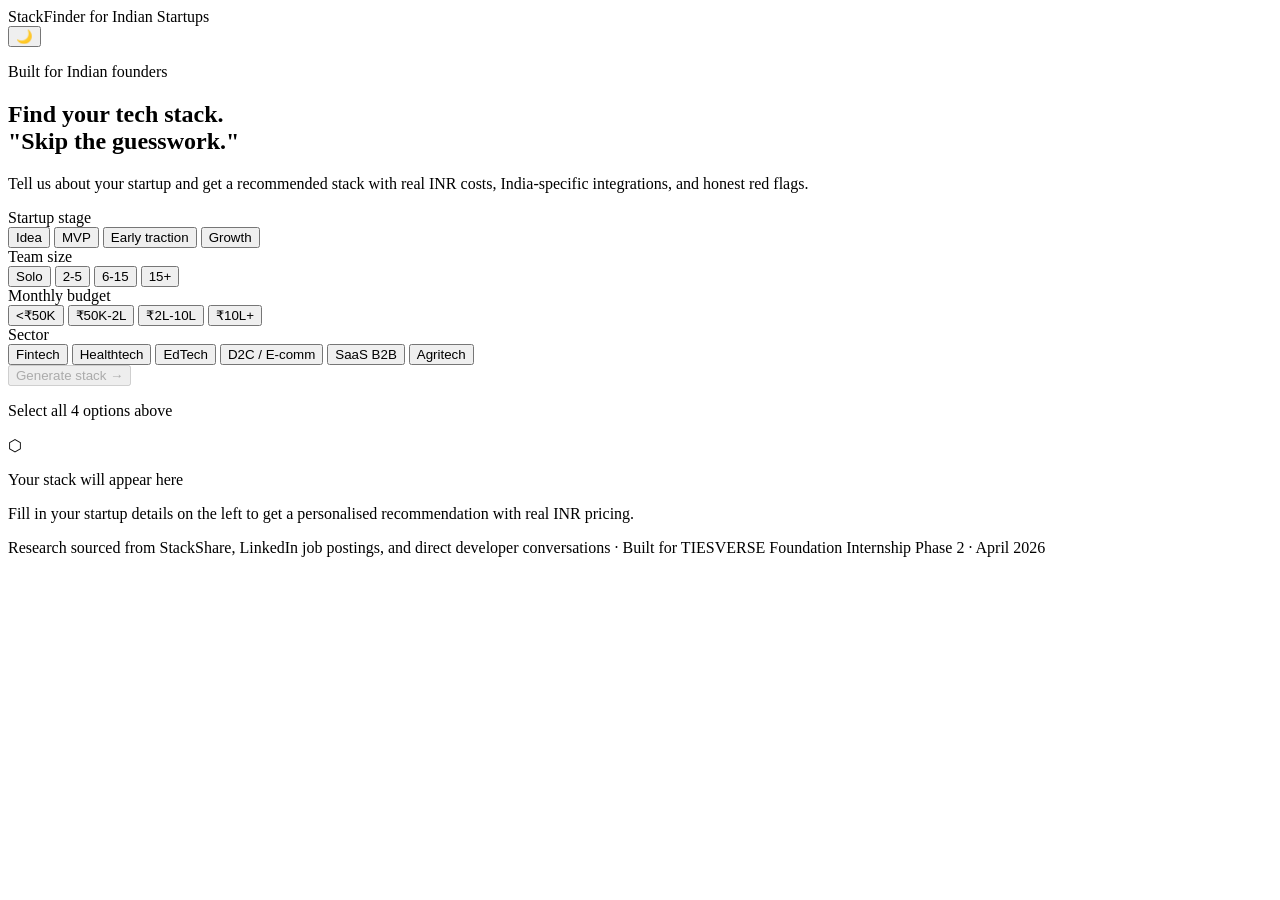
==== index.html @ 32c22ddb "Adding HTML file" ====
<!DOCTYPE html>
<html lang="en">
<head>
  <meta charset="UTF-8" />
  <meta name="viewport" content="width=device-width, initial-scale=1.0" />
  <title>StackFinder — Tech Stack Recommender for Indian Startups</title>
  <link rel="preconnect" href="https://fonts.googleapis.com" />
  <link rel="preconnect" href="https://fonts.gstatic.com" crossorigin />
  <link href="https://fonts.googleapis.com/css2?family=Syne:wght@400;500;600;700&family=DM+Sans:ital,wght@0,300;0,400;0,500;1,400&display=swap" rel="stylesheet" />
  <link rel="stylesheet" href="styles.css" />
</head>
<body>
  <header class="topbar">
    <div class="topbar-left">
      <span class="logo">Stack<span class="logo-accent">Finder</span></span>
      <span class="logo-tag">for Indian Startups</span>
    </div>
    <div class="topbar-right">
      <button id="themeToggle" class="pill">🌙</button>
    </div>
  </header>

  <section class="hero">
    <p class="hero-eyebrow">Built for Indian founders</p>
    <h1 class="hero-title">Find your tech stack.<br/>"Skip the guesswork."</h1>
    <p class="hero-sub">Tell us about your startup and get a recommended stack with real INR costs, India-specific integrations, and honest red flags.</p>
  </section>

 
  <main class="main-layout">
    <aside class="input-panel" id="inputPanel">

      <!--startup option will be out of 4-->
      <div class="input-section">
        <label class="input-label">Startup stage</label>
        <div class="pill-group" id="stageGroup">
          <button class="pill" data-group="stage" data-value="idea">Idea</button>
          <button class="pill" data-group="stage" data-value="mvp">MVP</button>
          <button class="pill" data-group="stage" data-value="traction">Early traction</button>
          <button class="pill" data-group="stage" data-value="growth">Growth</button>
        </div>
      </div>

      <!--team size option will be out of 4-->
      <div class="input-section">
        <label class="input-label">Team size</label>
        <div class="pill-group" id="teamGroup">
          <button class="pill" data-group="team" data-value="solo">Solo</button>
          <button class="pill" data-group="team" data-value="small">2-5</button>
          <button class="pill" data-group="team" data-value="mid">6-15</button>
          <button class="pill" data-group="team" data-value="large">15+</button>
        </div>
      </div>

      <!--budget monthly option will be out of 4-->
      <div class="input-section">
        <label class="input-label">Monthly budget</label>
        <div class="pill-group" id="budgetGroup">
          <button class="pill" data-group="budget" data-value="micro">&lt;₹50K</button>
          <button class="pill" data-group="budget" data-value="low">₹50K-2L</button>
          <button class="pill" data-group="budget" data-value="mid">₹2L-10L</button>
          <button class="pill" data-group="budget" data-value="high">₹10L+</button>
        </div>
      </div>

      <!--sector option will be out of 6-->
      <div class="input-section">
        <label class="input-label">Sector</label>
        <div class="pill-group" id="sectorGroup">
          <button class="pill" data-group="sector" data-value="fintech">Fintech</button>
          <button class="pill" data-group="sector" data-value="healthtech">Healthtech</button>
          <button class="pill" data-group="sector" data-value="edtech">EdTech</button>
          <button class="pill" data-group="sector" data-value="d2c">D2C / E-comm</button>
          <button class="pill" data-group="sector" data-value="saas">SaaS B2B</button>
          <button class="pill" data-group="sector" data-value="agritech">Agritech</button>
        </div>
      </div>

      <button class="cta-btn" id="generateBtn" disabled>
        <span class="cta-text">Generate stack</span>
        <span class="cta-arrow">→</span>
      </button>

      <p class="input-hint" id="inputHint">Select all 4 options above</p>

    </aside>

    
    <section class="output-panel" id="outputPanel">

    
      <div class="empty-state" id="emptyState">
        <div class="empty-icon">⬡</div>
        <p class="empty-title">Your stack will appear here</p>
        <p class="empty-sub">Fill in your startup details on the left to get a personalised recommendation with real INR pricing.</p>
      </div>

      <!-- Results -->
      <div class="result-wrapper" id="resultWrapper" style="display:none;">

        <div class="result-header">
          <div class="result-header-left">
            <h2 class="result-title" id="resultTitle">Recommended stack</h2>
            <p class="result-subtitle" id="resultSubtitle"></p>
          </div>
          <div class="result-badges" id="resultBadges"></div>
        </div>

        <div class="stack-grid" id="stackGrid"></div>
        <div class="india-box" id="indiaBox"></div>
        <div class="redflag-box" id="redflagBox"></div>
        <div class="source-row" id="sourceRow"></div>

      </div>

    </section>

  </main>

  <!-- Footer -->
  <footer class="footer">
    <p>Research sourced from StackShare, LinkedIn job postings, and direct developer conversations · Built for TIESVERSE Foundation Internship Phase 2 · April 2026</p>
  </footer>

  <script src="app.js"></script>
</body>
</html>
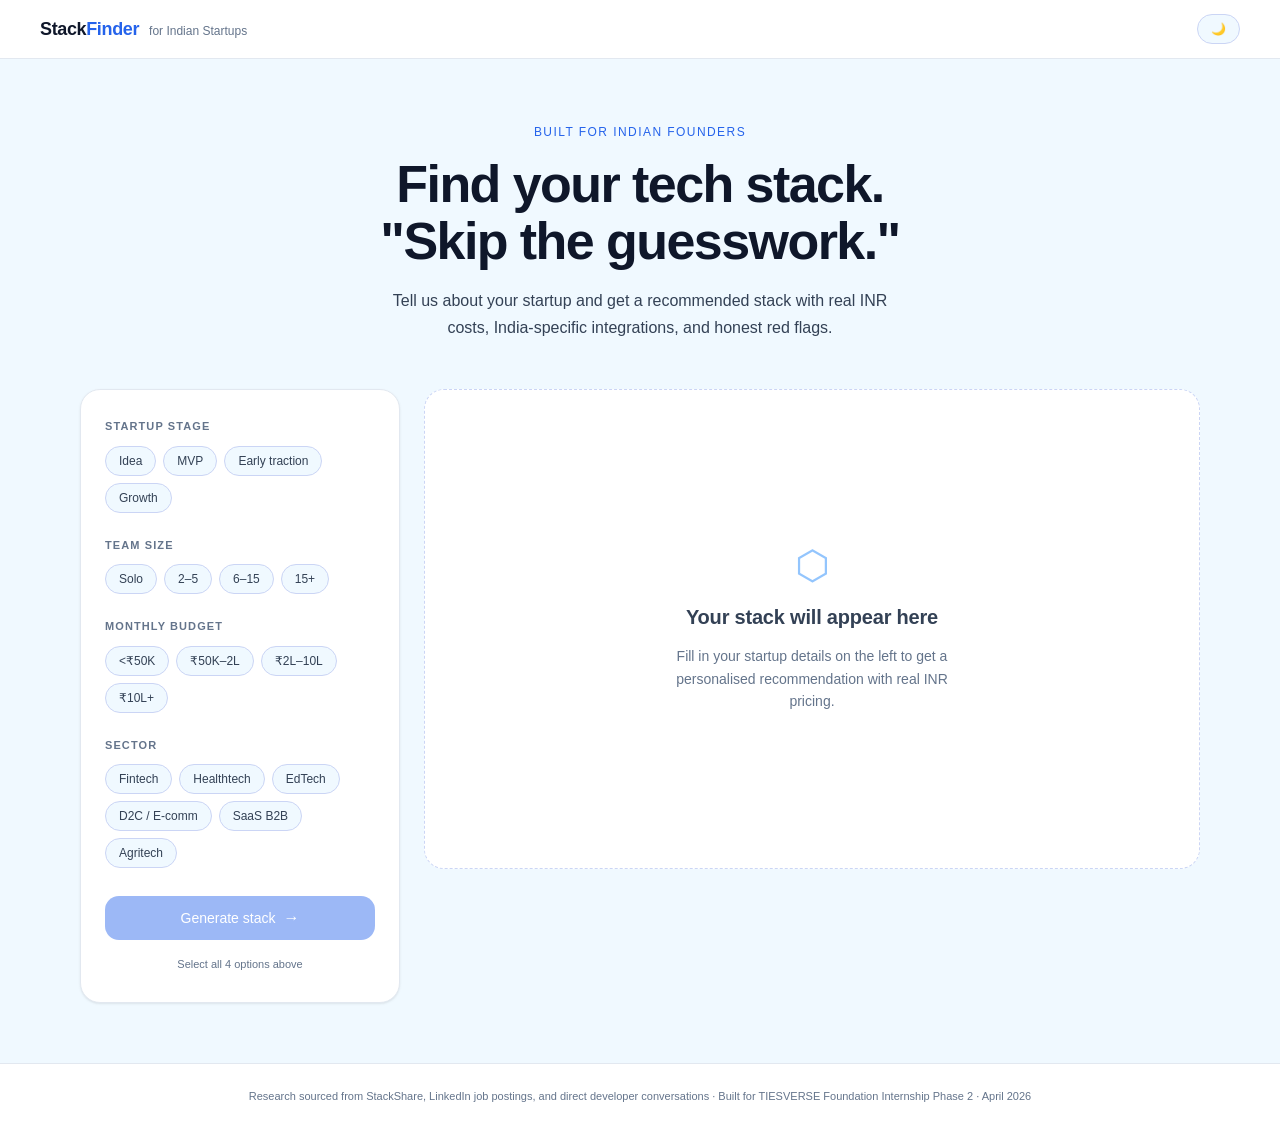
==== commit 9db95ac1: "Fixed bugs for combination, still one unusual bugs remained, will look into it" ====
--- a/index.html
+++ b/index.html
@@ -46,8 +46,8 @@
         <label class="input-label">Team size</label>
         <div class="pill-group" id="teamGroup">
           <button class="pill" data-group="team" data-value="solo">Solo</button>
-          <button class="pill" data-group="team" data-value="small">2-5</button>
-          <button class="pill" data-group="team" data-value="mid">6-15</button>
+          <button class="pill" data-group="team" data-value="small">2–5</button>
+          <button class="pill" data-group="team" data-value="mid">6–15</button>
           <button class="pill" data-group="team" data-value="large">15+</button>
         </div>
       </div>
@@ -56,9 +56,9 @@
       <div class="input-section">
         <label class="input-label">Monthly budget</label>
         <div class="pill-group" id="budgetGroup">
-          <button class="pill" data-group="budget" data-value="micro">&lt;₹50K</button>
-          <button class="pill" data-group="budget" data-value="low">₹50K-2L</button>
-          <button class="pill" data-group="budget" data-value="mid">₹2L-10L</button>
+          <button class="pill" data-group="budget" data-value="micro">&lt₹50K</button>
+          <button class="pill" data-group="budget" data-value="low">₹50K–2L</button>
+          <button class="pill" data-group="budget" data-value="mid">₹2L–10L</button>
           <button class="pill" data-group="budget" data-value="high">₹10L+</button>
         </div>
       </div>
--- a/styles.css
+++ b/styles.css
@@ -0,0 +1,706 @@
+:root {
+  
+  --accent:        #2563EB;
+  --accent-hover:  #1D4ED8;
+  --accent-light:  #DBEAFE;
+  --accent-border: #93C5FD;
+  --accent-dark: #1E40AF;
+
+
+  --bg-page:       #F0F9FF;   
+  --bg-card:       #FFFFFF;   
+  --bg-surface:    #F8FAFC;
+
+
+  --text-primary:  #0F172A;
+  --text-secondary:#334155;
+  --text-tertiary: #64748B;
+
+
+  --border:        #E2E8F0;
+  --border-strong: #CBD5F5;
+
+
+  --red-bg:        #FEE2E2;
+  --red-border:    #FCA5A5;
+  --red-text:      #991B1B;
+
+
+  --green-bg:      #DCFCE7;
+  --green-border:  #86EFAC;
+  --green-text:    #166534;
+
+
+  --amber-bg:      #FEF3C7;
+  --amber-border:  #FDE68A;
+  --amber-text:    #92400E;
+
+  
+  --radius-sm:   6px;
+  --radius-md:   10px;
+  --radius-lg:   14px;
+  --radius-xl:   20px;
+  --radius-pill: 999px;
+
+
+  --shadow-sm: 0 1px 3px rgba(0,0,0,0.06), 0 1px 2px rgba(0,0,0,0.04);
+  --shadow-md: 0 6px 16px rgba(0,0,0,0.08), 0 3px 6px rgba(0,0,0,0.04);
+
+  
+  --font-display: 'Syne', sans-serif;
+  --font-body:    'DM Sans', sans-serif;
+
+  --transition: 0.5s ease;
+}
+[data-theme="dark"] {
+  --bg-page:       #0F172A;
+  --bg-card:       #1E293B;
+  --bg-surface:    #111827;
+
+  --text-primary:  #F1F5F9;
+  --text-secondary:#CBD5F5;
+  --text-tertiary: #94A3B8;
+
+  --border:        #334155;
+  --border-strong: #475569;
+
+  --accent:        #3B82F6;
+  --accent-hover:  #2563EB;
+  --accent-light:  #1E3A8A;
+  --accent-border: #3B82F6;
+  --accent-dark: #60A5FA;
+
+  --red-bg:        #7F1D1D;
+  --red-border:    #991B1B;
+  --red-text:      #FCA5A5;
+
+  --green-bg:      #064E3B;
+  --green-border:  #065F46;
+  --green-text:    #6EE7B7;
+
+  --amber-bg:      #78350F;
+  --amber-border:  #92400E;
+  --amber-text:    #FCD34D;
+
+  --shadow-sm: 0 1px 3px rgba(0,0,0,0.5);
+  --shadow-md: 0 6px 16px rgba(0,0,0,0.6);
+}
+
+*, *::before, *::after {
+  box-sizing: border-box;
+  margin: 0;
+  padding: 0;
+}
+
+html {
+  font-size: 16px;
+  scroll-behavior: smooth;
+}
+
+body {
+  font-family: var(--font-body);
+  background: var(--bg-page);
+  color: var(--text-primary);
+  line-height: 1.6;
+  min-height: 100vh;
+  -webkit-font-smoothing: antialiased;
+  transition: background 0.3s ease, color 0.3s ease;
+}
+.topbar,
+.input-panel,
+.stack-card,
+.india-box,
+.redflag-box {
+  transition: 
+    background 0.3s ease,
+    border 0.3s ease,
+    color 0.3s ease,
+    box-shadow 0.3s ease;
+}
+
+
+.topbar {
+  display: flex;
+  align-items: center;
+  justify-content: space-between;
+  padding: 14px 40px;
+  background: var(--bg-card);
+  border-bottom: 1px solid var(--border);
+  position: sticky;
+  top: 0;
+  z-index: 100;
+}
+
+.topbar-left {
+  display: flex;
+  align-items: baseline;
+  gap: 10px;
+}
+
+.logo {
+  font-family: var(--font-display);
+  font-size: 18px;
+  font-weight: 700;
+  color: var(--text-primary);
+  letter-spacing: -0.02em;
+}
+
+.logo-accent {
+  color: var(--accent);
+}
+
+.logo-tag {
+  font-size: 12px;
+  color: var(--text-tertiary);
+  font-weight: 400;
+}
+
+.badge-tiesverse {
+  font-size: 10px;
+  font-weight: 500;
+  letter-spacing: 0.08em;
+  color: var(--accent);
+  background: var(--accent-light);
+  border: 1px solid var(--accent-border);
+  padding: 4px 10px;
+  border-radius: var(--radius-pill);
+  text-transform: uppercase;
+}
+
+
+.hero {
+  text-align: center;
+  padding: 64px 40px 48px;
+  max-width: 640px;
+  margin: 0 auto;
+}
+
+.hero-eyebrow {
+  font-size: 12px;
+  font-weight: 500;
+  letter-spacing: 0.12em;
+  text-transform: uppercase;
+  color: var(--accent);
+  margin-bottom: 14px;
+}
+
+.hero-title {
+  font-family: var(--font-display);
+  font-size: clamp(32px, 5vw, 52px);
+  font-weight: 700;
+  line-height: 1.1;
+  letter-spacing: -0.03em;
+  color: var(--text-primary);
+  margin-bottom: 16px;
+}
+
+.hero-sub {
+  font-size: 16px;
+  color: var(--text-secondary);
+  line-height: 1.7;
+  max-width: 500px;
+  margin: 0 auto;
+}
+
+/* ---- MAIN LAYOUT ---- */
+.main-layout {
+  display: grid;
+  grid-template-columns: 320px 1fr;
+  gap: 24px;
+  max-width: 1200px;
+  margin: 0 auto;
+  padding: 0 40px 60px;
+  align-items: start;
+}
+
+/* ---- INPUT PANEL ---- */
+.input-panel {
+  background: var(--bg-card);
+  border: 1px solid var(--border);
+  border-radius: var(--radius-xl);
+  padding: 28px 24px;
+  display: flex;
+  flex-direction: column;
+  gap: 24px;
+  position: sticky;
+  top: 72px;
+  box-shadow: var(--shadow-sm);
+}
+
+.input-section {
+  display: flex;
+  flex-direction: column;
+  gap: 10px;
+}
+
+.input-label {
+  font-size: 11px;
+  font-weight: 600;
+  letter-spacing: 0.1em;
+  text-transform: uppercase;
+  color: var(--text-tertiary);
+}
+
+.pill-group {
+  display: flex;
+  flex-wrap: wrap;
+  gap: 7px;
+}
+
+.pill {
+  font-family: var(--font-body);
+  font-size: 12px;
+  font-weight: 400;
+  padding: 7px 13px;
+  border-radius: var(--radius-pill);
+  border: 1px solid var(--border-strong);
+  background: var(--bg-page);
+  color: var(--text-secondary);
+  cursor: pointer;
+  transition: all var(--transition);
+  outline: none;
+  white-space: nowrap;
+}
+[data-theme="dark"] .pill {
+  background: var(--bg-card);
+}
+
+.pill:hover {
+  border-color: var(--accent-border);
+  color: var(--accent-dark);
+  background: var(--accent-light);
+}
+
+.pill.active {
+  background: var(--accent);
+  border-color: var(--accent);
+  color: #fff;
+  font-weight: 500;
+  box-shadow: 0 2px 8px rgba(79,70,229,0.3);
+}
+[data-theme="dark"] .pill:hover {
+  background: var(--accent-light);
+  color: #fff;
+}
+
+/* ---- CTA BUTTON ---- */
+.cta-btn {
+  display: flex;
+  align-items: center;
+  justify-content: center;
+  gap: 8px;
+  width: 100%;
+  padding: 13px 20px;
+  background: var(--accent);
+  color: #fff;
+  border: none;
+  border-radius: var(--radius-lg);
+  font-family: var(--font-body);
+  font-size: 14px;
+  font-weight: 500;
+  cursor: pointer;
+  transition: all var(--transition);
+  margin-top: 4px;
+  box-shadow: 0 2px 8px rgba(79,70,229,0.25);
+}
+
+.cta-btn:hover:not(:disabled) {
+  background: var(--accent-hover);
+  box-shadow: 0 4px 16px rgba(79,70,229,0.35);
+  transform: translateY(-1px);
+}
+
+.cta-btn:active:not(:disabled) {
+  transform: translateY(0);
+}
+
+.cta-btn:disabled {
+  opacity: 0.45;
+  cursor: not-allowed;
+  box-shadow: none;
+}
+
+.cta-arrow {
+  font-size: 16px;
+  transition: transform var(--transition);
+}
+
+.cta-btn:hover:not(:disabled) .cta-arrow {
+  transform: translateX(3px);
+}
+
+.input-hint {
+  font-size: 11px;
+  color: var(--text-tertiary);
+  text-align: center;
+  margin-top: -8px;
+}
+
+/* ---- OUTPUT PANEL ---- */
+.output-panel {
+  min-height: 500px;
+}
+
+/* ---- EMPTY STATE ---- */
+.empty-state {
+  display: flex;
+  flex-direction: column;
+  align-items: center;
+  justify-content: center;
+  min-height: 480px;
+  text-align: center;
+  padding: 40px;
+  background: var(--bg-card);
+  border: 1px dashed var(--border-strong);
+  border-radius: var(--radius-xl);
+  gap: 12px;
+  animation: fadeIn 0.4s ease;
+}
+
+.empty-icon {
+  font-size: 40px;
+  color: var(--accent-border);
+  line-height: 1;
+  margin-bottom: 4px;
+}
+
+.empty-title {
+  font-family: var(--font-display);
+  font-size: 20px;
+  font-weight: 600;
+  color: var(--text-secondary);
+  letter-spacing: -0.01em;
+}
+
+.empty-sub {
+  font-size: 14px;
+  color: var(--text-tertiary);
+  max-width: 320px;
+  line-height: 1.6;
+}
+
+/* ---- RESULT WRAPPER ---- */
+.result-wrapper {
+  display: flex;
+  flex-direction: column;
+  gap: 20px;
+  animation: slideUp 0.35s ease;
+}
+
+/* ---- RESULT HEADER ---- */
+.result-header {
+  display: flex;
+  align-items: flex-start;
+  justify-content: space-between;
+  gap: 16px;
+  flex-wrap: wrap;
+}
+
+.result-title {
+  font-family: var(--font-display);
+  font-size: 22px;
+  font-weight: 700;
+  color: var(--text-primary);
+  letter-spacing: -0.02em;
+}
+
+.result-subtitle {
+  font-size: 13px;
+  color: var(--text-tertiary);
+  margin-top: 3px;
+}
+
+.result-badges {
+  display: flex;
+  flex-wrap: wrap;
+  gap: 6px;
+  justify-content: flex-end;
+}
+
+.badge {
+  font-size: 10px;
+  font-weight: 500;
+  padding: 4px 10px;
+  border-radius: var(--radius-pill);
+  white-space: nowrap;
+}
+
+.badge-sector {
+  background: var(--accent-light);
+  color: var(--accent-dark);
+  border: 1px solid var(--accent-border);
+}
+
+[data-theme="dark"] .badge-sector {
+  background: #1E3A8A;
+  color: #DBEAFE;
+}
+
+.badge-contra {
+  background: var(--amber-bg);
+  color: var(--amber-text);
+  border: 1px solid var(--amber-border);
+}
+
+[data-theme="dark"] .badge-contra {
+  background: #78350F;
+  color: #FCD34D;
+}
+
+
+.stack-grid {
+  display: grid;
+  grid-template-columns: repeat(3, 1fr);
+  gap: 12px;
+}
+
+.stack-card {
+  background: var(--bg-card);
+  border: 1px solid var(--border);
+  border-radius: var(--radius-lg);
+  padding: 14px 16px;
+  transition: box-shadow var(--transition);
+  animation: fadeIn 0.4s ease both;
+}
+
+.stack-card:hover {
+  box-shadow: var(--shadow-sm);
+}
+
+.stack-card.is-contra {
+  border-color: var(--amber-border);
+  background: var(--amber-bg);
+}
+
+.stack-layer {
+  font-size: 10px;
+  font-weight: 600;
+  letter-spacing: 0.1em;
+  text-transform: uppercase;
+  color: var(--text-tertiary);
+  margin-bottom: 5px;
+}
+
+.stack-name {
+  font-size: 14px;
+  font-weight: 500;
+  color: var(--text-primary);
+  line-height: 1.3;
+}
+
+.stack-card.is-contra .stack-name {
+  color: var(--amber-text);
+}
+
+.stack-cost {
+  font-size: 11px;
+  color: var(--text-tertiary);
+  margin-top: 4px;
+}
+
+.contra-badge {
+  display: inline-block;
+  font-size: 9px;
+  font-weight: 600;
+  letter-spacing: 0.06em;
+  text-transform: uppercase;
+  background: var(--amber-text);
+  color: #fff;
+  padding: 2px 6px;
+  border-radius: var(--radius-pill);
+  margin-top: 5px;
+}
+
+.contra-reason {
+  font-size: 11px;
+  color: var(--amber-text);
+  margin-top: 5px;
+  line-height: 1.4;
+  font-style: italic;
+}
+
+.india-box {
+  background: var(--accent-light);
+  border: 1px solid var(--accent-border);
+  border-radius: var(--radius-lg);
+  padding: 16px 18px;
+  display: flex;
+  gap: 14px;
+  align-items: flex-start;
+  animation: fadeIn 0.4s ease both;
+}
+[data-theme="dark"] .india-box {
+  background: #1E3A8A;
+  border-color: #3B82F6;
+}
+
+
+.india-icon {
+  width: 36px;
+  height: 36px;
+  border-radius: var(--radius-md);
+  background: var(--accent);
+  color: #fff;
+  font-size: 12px;
+  font-weight: 700;
+  display: flex;
+  align-items: center;
+  justify-content: center;
+  flex-shrink: 0;
+  letter-spacing: 0.02em;
+}
+
+.india-content {}
+
+.india-label {
+  font-size: 10px;
+  font-weight: 600;
+  letter-spacing: 0.1em;
+  text-transform: uppercase;
+  color: var(--accent-dark);
+  margin-bottom: 3px;
+}
+
+.india-name {
+  font-size: 14px;
+  font-weight: 500;
+  color: var(--accent-dark);
+}
+
+.india-desc {
+  font-size: 12px;
+  color: var(--accent-dark);
+  margin-top: 3px;
+  line-height: 1.5;
+  opacity: 0.8;
+}
+
+[data-theme="dark"] .india-label,
+[data-theme="dark"] .india-name,
+[data-theme="dark"] .india-desc {
+  color: #DBEAFE;
+}
+
+/* ---- RED FLAG BOX ---- */
+.redflag-box {
+  background: var(--red-bg);
+  border: 1px solid var(--red-border);
+  border-radius: var(--radius-lg);
+  padding: 14px 18px;
+  animation: fadeIn 0.4s ease both;
+}
+
+.redflag-header {
+  font-size: 10px;
+  font-weight: 600;
+  letter-spacing: 0.1em;
+  text-transform: uppercase;
+  color: var(--red-text);
+  margin-bottom: 5px;
+}
+
+.redflag-text {
+  font-size: 13px;
+  color: var(--red-text);
+  line-height: 1.55;
+}
+
+/* ---- SOURCE ROW ---- */
+.source-row {
+  display: flex;
+  align-items: center;
+  gap: 8px;
+  padding-top: 12px;
+  border-top: 1px solid var(--border);
+  flex-wrap: wrap;
+}
+
+.source-dot {
+  width: 6px;
+  height: 6px;
+  border-radius: 50%;
+  background: var(--accent);
+  flex-shrink: 0;
+}
+
+.source-text {
+  font-size: 11px;
+  color: var(--text-tertiary);
+}
+
+.source-link {
+  font-size: 11px;
+  color: var(--accent);
+  text-decoration: none;
+}
+
+.source-link:hover {
+  text-decoration: underline;
+}
+
+/* ---- FOOTER ---- */
+.footer {
+  text-align: center;
+  padding: 24px 40px;
+  border-top: 1px solid var(--border);
+  font-size: 11px;
+  color: var(--text-tertiary);
+  background: var(--bg-card);
+}
+
+/* ---- ANIMATIONS ---- */
+@keyframes fadeIn {
+  from { opacity: 0; }
+  to   { opacity: 1; }
+}
+
+@keyframes slideUp {
+  from { opacity: 0; transform: translateY(16px); }
+  to   { opacity: 1; transform: translateY(0); }
+}
+
+/* stagger stack cards */
+.stack-card:nth-child(1) { animation-delay: 0.05s; }
+.stack-card:nth-child(2) { animation-delay: 0.10s; }
+.stack-card:nth-child(3) { animation-delay: 0.15s; }
+.stack-card:nth-child(4) { animation-delay: 0.20s; }
+.stack-card:nth-child(5) { animation-delay: 0.25s; }
+.stack-card:nth-child(6) { animation-delay: 0.30s; }
+
+/* ---- RESPONSIVE ---- */
+@media (max-width: 900px) {
+  .main-layout {
+    grid-template-columns: 1fr;
+    padding: 0 20px 60px;
+  }
+
+  .input-panel {
+    position: static;
+  }
+
+  .stack-grid {
+    grid-template-columns: repeat(2, 1fr);
+  }
+
+  .hero {
+    padding: 40px 20px 32px;
+  }
+
+  .topbar {
+    padding: 12px 20px;
+  }
+}
+
+@media (max-width: 540px) {
+  .stack-grid {
+    grid-template-columns: 1fr;
+  }
+
+  .result-header {
+    flex-direction: column;
+  }
+
+  .result-badges {
+    justify-content: flex-start;
+  }
+}
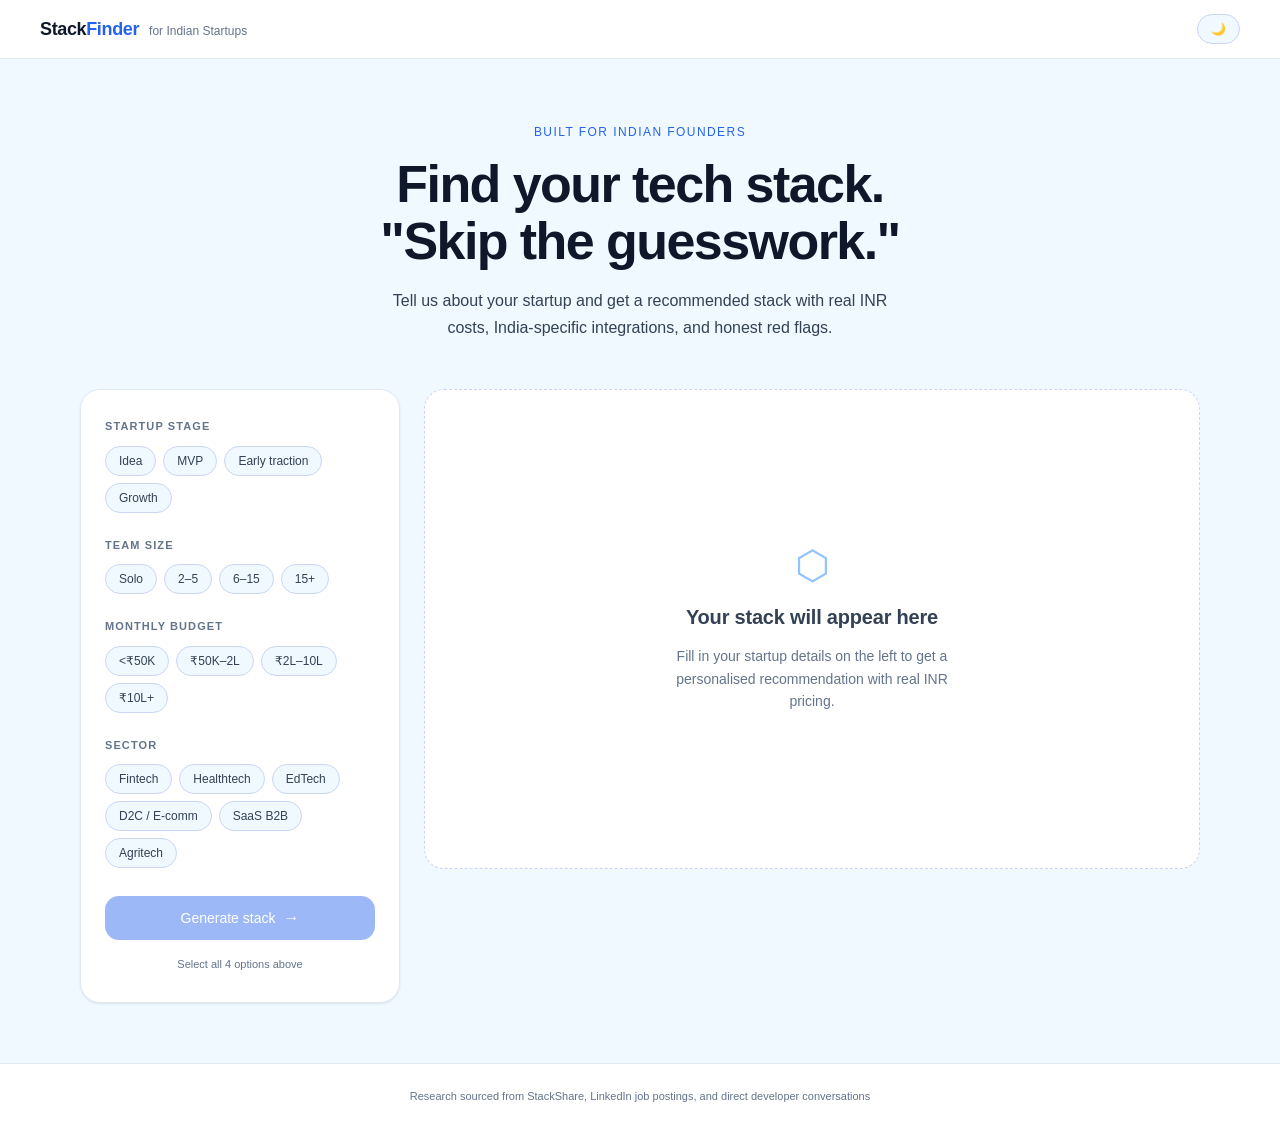
==== commit 6d0bf350: "Made changes in page" ====
--- a/index.html
+++ b/index.html
@@ -119,7 +119,7 @@
 
   <!-- Footer -->
   <footer class="footer">
-    <p>Research sourced from StackShare, LinkedIn job postings, and direct developer conversations · Built for TIESVERSE Foundation Internship Phase 2 · April 2026</p>
+    <p>Research sourced from StackShare, LinkedIn job postings, and direct developer conversations</p>
   </footer>
 
   <script src="app.js"></script>
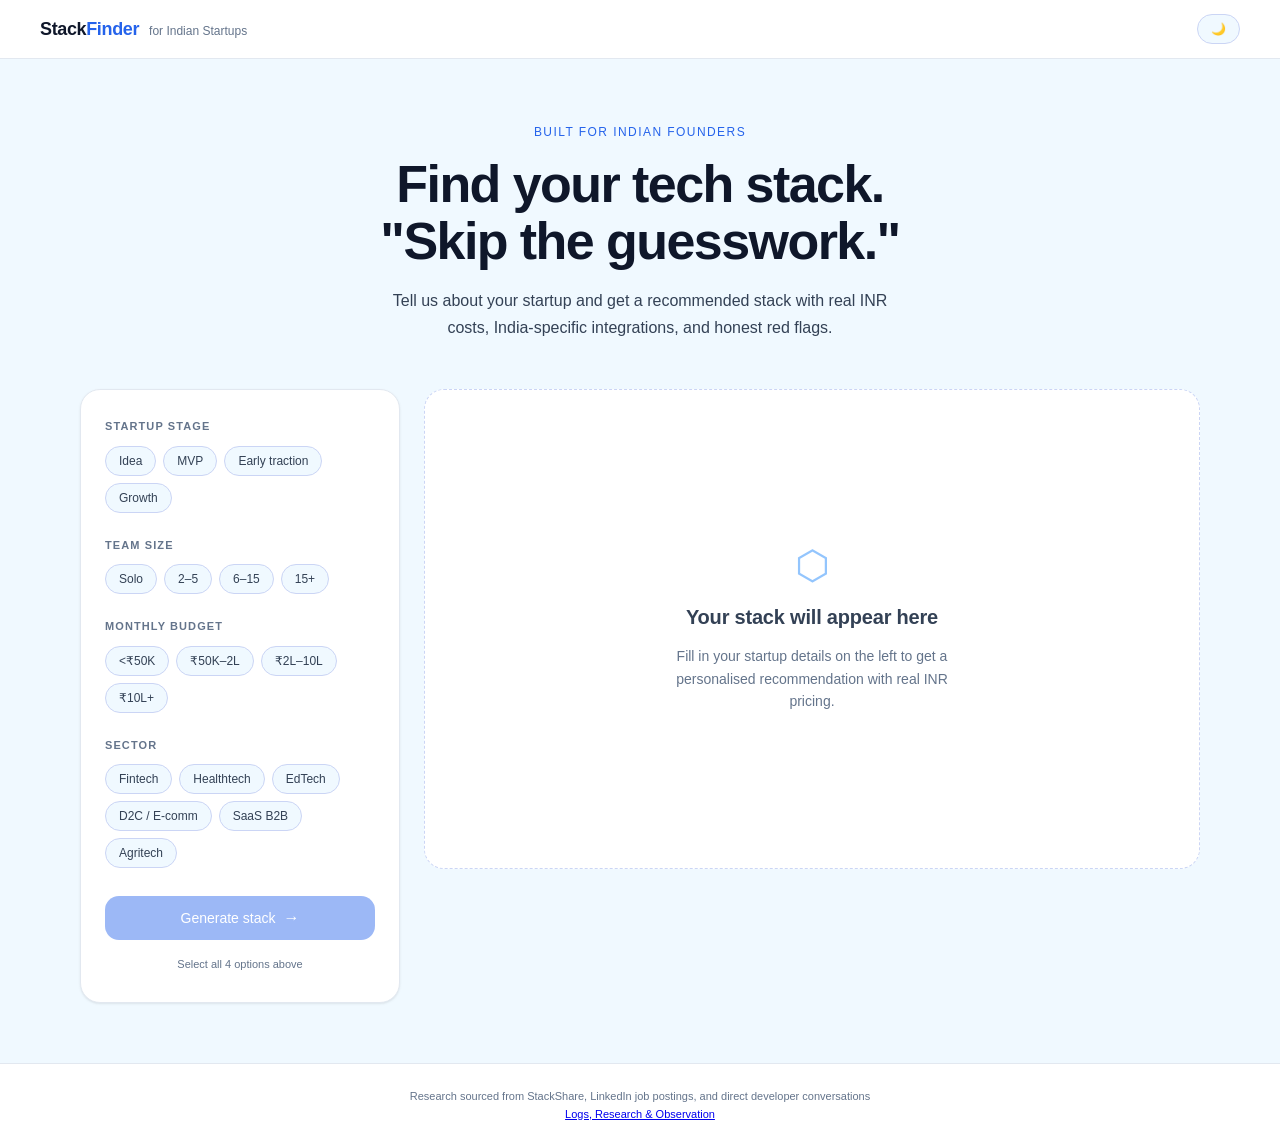
==== commit 71aee607: "Added link for research and log file. Also made some small changes in the JS file" ====
--- a/index.html
+++ b/index.html
@@ -120,6 +120,9 @@
   <!-- Footer -->
   <footer class="footer">
     <p>Research sourced from StackShare, LinkedIn job postings, and direct developer conversations</p>
+    <a href="https://drive.google.com/file/d/1KdBdWkpI7dgVtzqog-WyWLSDMLwXuE8B/view?usp=drive_link" target="_blank">
+      Logs, Research & Observation
+    </a>
   </footer>
 
   <script src="app.js"></script>
